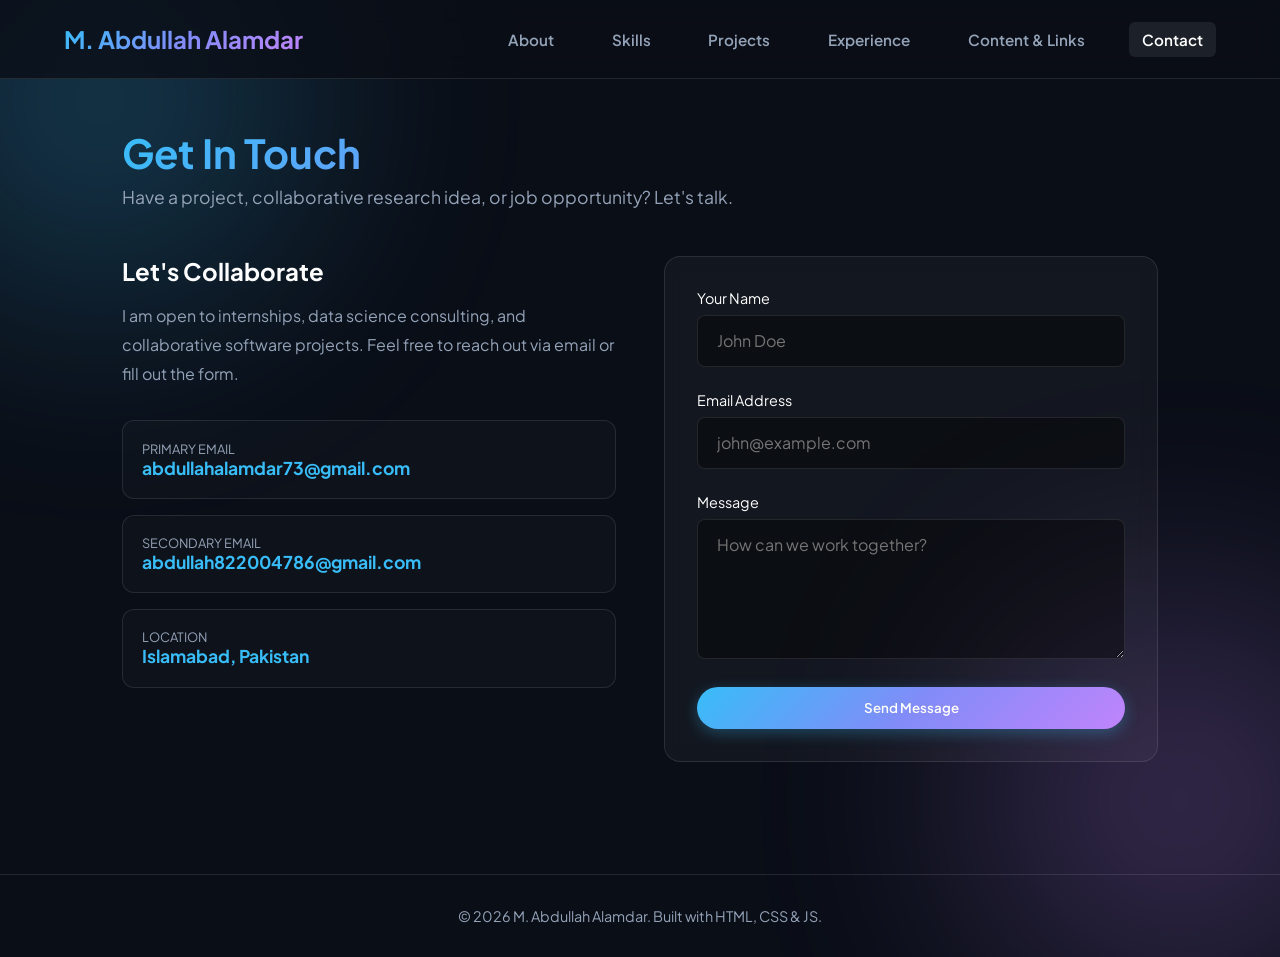
==== contact.html @ 5918cc63 "Add files via upload" ====
<!DOCTYPE html>
<html lang="en">
<head>
  <meta charset="UTF-8">
  <meta name="viewport" content="width=device-width, initial-scale=1.0">
  <title>Contact | M. Abdullah Alamdar</title>
  <link rel="stylesheet" href="style.css">
  <style>
    .contact-container {
      display: grid;
      grid-template-columns: 1fr 1fr;
      gap: 3rem;
      align-items: start;
    }
    .contact-info h3 { font-size: 1.5rem; margin-bottom: 1rem; color: #fff; }
    .contact-info p { color: var(--text-muted); line-height: 1.8; margin-bottom: 2rem; }
    .info-box { background: rgba(255,255,255,0.02); padding: 1.2rem; border-radius: 12px; border: 1px solid var(--border-color); margin-bottom: 1rem; }
    .info-box span { display: block; font-size: 0.8rem; color: var(--text-muted); text-transform: uppercase; }
    .info-box strong { color: var(--accent-cyan); font-size: 1.1rem; }
    .form-group { margin-bottom: 1.5rem; }
    .form-group label { display: block; margin-bottom: 0.5rem; font-size: 0.9rem; color: #fff; }
    .form-control {
      width: 100%;
      padding: 0.9rem 1.2rem;
      background: rgba(0, 0, 0, 0.4);
      border: 1px solid var(--border-color);
      border-radius: 8px;
      color: #fff;
      font-size: 1rem;
      transition: border-color 0.3s ease;
    }
    .form-control:focus { outline: none; border-color: var(--accent-cyan); }
    textarea.form-control { resize: vertical; min-height: 140px; }
    @media (max-width: 768px) { .contact-container { grid-template-columns: 1fr; } }
  </style>
</head>
<body>

  <nav>
    <a href="index.html" class="logo">M. Abdullah Alamdar</a>
    <ul class="nav-links">
      <li><a href="index.html">About</a></li>
      <li><a href="skills.html">Skills</a></li>
      <li><a href="projects.html">Projects</a></li>
      <li><a href="experience.html">Experience</a></li>
      <li><a href="socials.html">Content & Links</a></li>
      <li><a href="contact.html">Contact</a></li>
    </ul>
  </nav>

  <main>
    <h1 class="page-title">Get In Touch</h1>
    <p class="page-subtitle">Have a project, collaborative research idea, or job opportunity? Let's talk.</p>

    <div class="contact-container">
      <div class="contact-info">
        <h3>Let's Collaborate</h3>
        <p>I am open to internships, data science consulting, and collaborative software projects. Feel free to reach out via email or fill out the form.</p>
        
        <div class="info-box">
          <span>Primary Email</span>
          <strong>abdullahalamdar73@gmail.com</strong>
        </div>
        <div class="info-box">
          <span>Secondary Email</span>
          <strong>abdullah822004786@gmail.com</strong>
        </div>
        <div class="info-box">
          <span>Location</span>
          <strong>Islamabad, Pakistan</strong>
        </div>
      </div>

      <form class="card" action="https://api.web3forms.com/submit" method="POST">
        <input type="hidden" name="access_key" value="YOUR_ACCESS_KEY_HERE">
        
        <div class="form-group">
          <label for="name">Your Name</label>
          <input type="text" id="name" name="name" class="form-control" placeholder="John Doe" required>
        </div>
        <div class="form-group">
          <label for="email">Email Address</label>
          <input type="email" id="email" name="email" class="form-control" placeholder="john@example.com" required>
        </div>
        <div class="form-group">
          <label for="message">Message</label>
          <textarea id="message" name="message" class="form-control" placeholder="How can we work together?" required></textarea>
        </div>
        <button type="submit" class="btn btn-primary" style="width: 100%;">Send Message</button>
      </form>
    </div>
  </main>

  <footer>
    <p>&copy; 2026 M. Abdullah Alamdar. Built with HTML, CSS & JS.</p>
  </footer>

  <script src="script.js"></script>
</body>
</html>
---- style.css ----
@import url('https://fonts.googleapis.com/css2?family=Plus+Jakarta+Sans:wght@300;400;600;700&display=swap');

:root {
  --bg-main: #0a0e17;
  --bg-card: rgba(255, 255, 255, 0.04);
  --border-color: rgba(255, 255, 255, 0.1);
  --text-main: #f0f4f8;
  --text-muted: #94a3b8;
  --gradient-primary: linear-gradient(135deg, #38bdf8 0%, #818cf8 50%, #c084fc 100%);
  --accent-cyan: #38bdf8;
  --accent-purple: #c084fc;
}

* {
  margin: 0;
  padding: 0;
  box-sizing: border-box;
  font-family: 'Plus Jakarta Sans', sans-serif;
}

body {
  background-color: var(--bg-main);
  color: var(--text-main);
  min-height: 100vh;
  display: flex;
  flex-direction: column;
  overflow-x: hidden;
  position: relative;
}

/* Background Glowing Orbs */
body::before, body::after {
  content: '';
  position: fixed;
  width: 400px;
  height: 400px;
  border-radius: 50%;
  filter: blur(120px);
  z-index: -1;
  opacity: 0.25;
}
body::before {
  top: -100px;
  left: -100px;
  background: var(--accent-cyan);
}
body::after {
  bottom: -100px;
  right: -100px;
  background: var(--accent-purple);
}

/* Navigation Bar */
nav {
  display: flex;
  justify-content: space-between;
  align-items: center;
  padding: 1.5rem 5%;
  background: rgba(10, 14, 23, 0.8);
  backdrop-filter: blur(12px);
  border-bottom: 1px solid var(--border-color);
  position: sticky;
  top: 0;
  z-index: 1000;
}

.logo {
  font-size: 1.5rem;
  font-weight: 700;
  background: var(--gradient-primary);
  -webkit-background-clip: text;
  -webkit-text-fill-color: transparent;
  text-decoration: none;
}

.nav-links {
  display: flex;
  gap: 2rem;
  list-style: none;
}

.nav-links a {
  color: var(--text-muted);
  text-decoration: none;
  font-weight: 600;
  font-size: 0.95rem;
  transition: all 0.3s ease;
  padding: 0.5rem 0.8rem;
  border-radius: 6px;
}

.nav-links a:hover, .nav-links a.active {
  color: #fff;
  background: rgba(255, 255, 255, 0.08);
}

/* Main Container */
main {
  max-width: 1100px;
  margin: 3rem auto;
  padding: 0 2rem;
  flex: 1;
  width: 100%;
  animation: fadeIn 0.6s cubic-bezier(0.16, 1, 0.3, 1);
}

@keyframes fadeIn {
  from { opacity: 0; transform: translateY(15px); }
  to { opacity: 1; transform: translateY(0); }
}

h1.page-title {
  font-size: 2.5rem;
  margin-bottom: 0.5rem;
  background: var(--gradient-primary);
  -webkit-background-clip: text;
  -webkit-text-fill-color: transparent;
}

p.page-subtitle {
  color: var(--text-muted);
  margin-bottom: 3rem;
  font-size: 1.1rem;
}

/* Buttons */
.btn {
  display: inline-block;
  padding: 0.8rem 1.8rem;
  border-radius: 50px;
  font-weight: 600;
  text-decoration: none;
  transition: transform 0.3s ease, box-shadow 0.3s ease;
  cursor: pointer;
  border: none;
}

.btn-primary {
  background: var(--gradient-primary);
  color: #fff;
  box-shadow: 0 4px 15px rgba(56, 189, 248, 0.3);
}

.btn-primary:hover {
  transform: translateY(-2px);
  box-shadow: 0 6px 20px rgba(192, 132, 252, 0.4);
}

.btn-outline {
  background: transparent;
  color: var(--text-main);
  border: 1px solid var(--border-color);
}

.btn-outline:hover {
  background: var(--bg-card);
  border-color: var(--accent-cyan);
}

/* Glass Cards */
.card {
  background: var(--bg-card);
  border: 1px solid var(--border-color);
  border-radius: 16px;
  padding: 2rem;
  backdrop-filter: blur(10px);
  transition: transform 0.3s ease, border-color 0.3s ease;
}

.card:hover {
  transform: translateY(-5px);
  border-color: rgba(56, 189, 248, 0.4);
}

/* Footer */
footer {
  text-align: center;
  padding: 2rem;
  color: var(--text-muted);
  font-size: 0.9rem;
  border-top: 1px solid var(--border-color);
  margin-top: 4rem;
}

/* Mobile Responsive */
@media (max-width: 768px) {
  nav { flex-direction: column; gap: 1rem; }
  .nav-links { flex-wrap: wrap; justify-content: center; gap: 0.8rem; }
  main { padding: 0 1.5rem; }
}
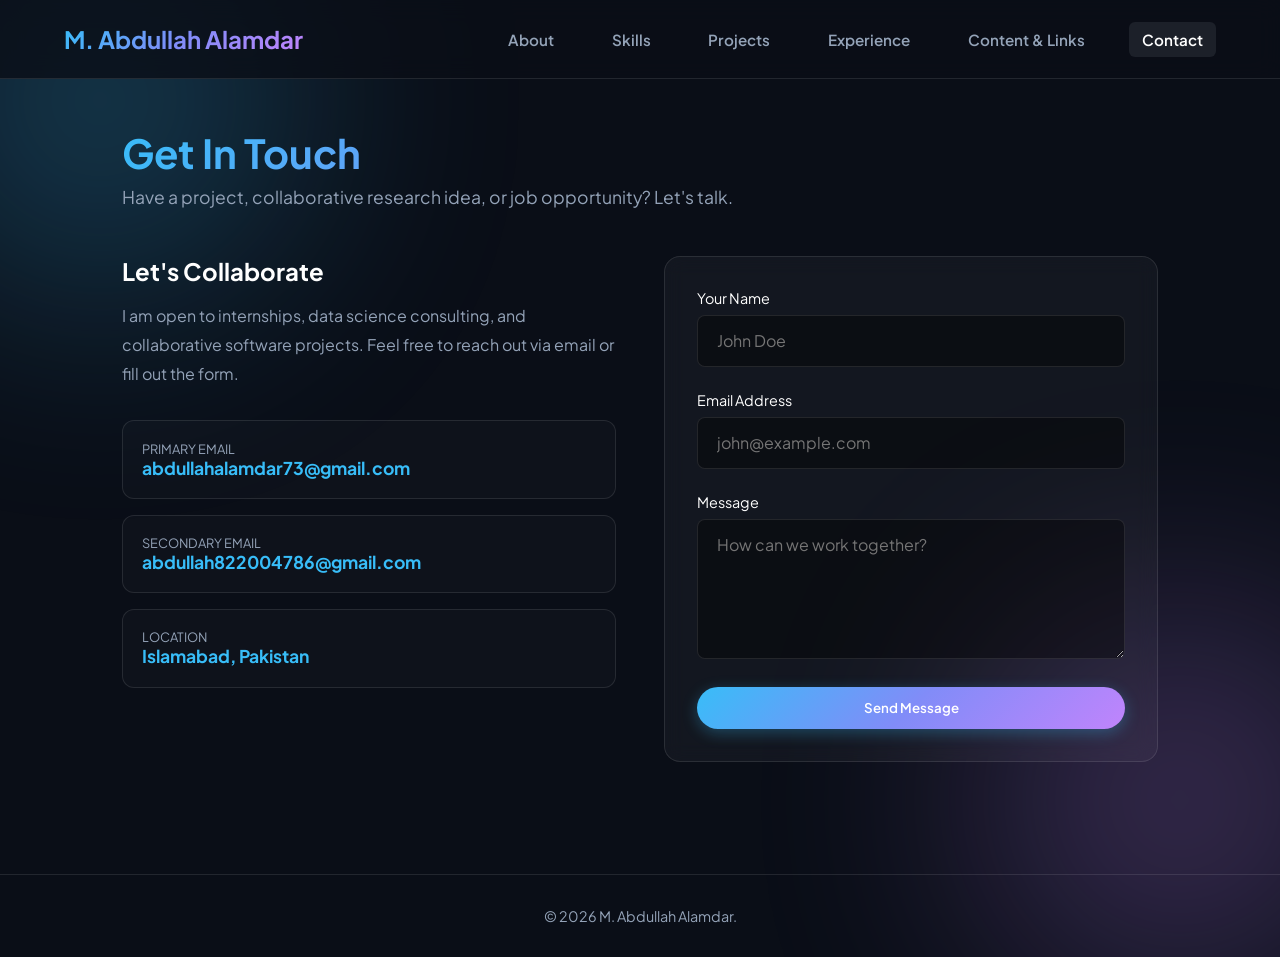
==== commit 4e9065d6: "Fix HTML formatting in contact.html" ====
--- a/contact.html
+++ b/contact.html
@@ -92,9 +92,9 @@
   </main>
 
   <footer>
-    <p>&copy; 2026 M. Abdullah Alamdar. Built with HTML, CSS & JS.</p>
+    <p>&copy; 2026 M. Abdullah Alamdar.</p>
   </footer>
 
   <script src="script.js"></script>
 </body>
-</html>+</html>
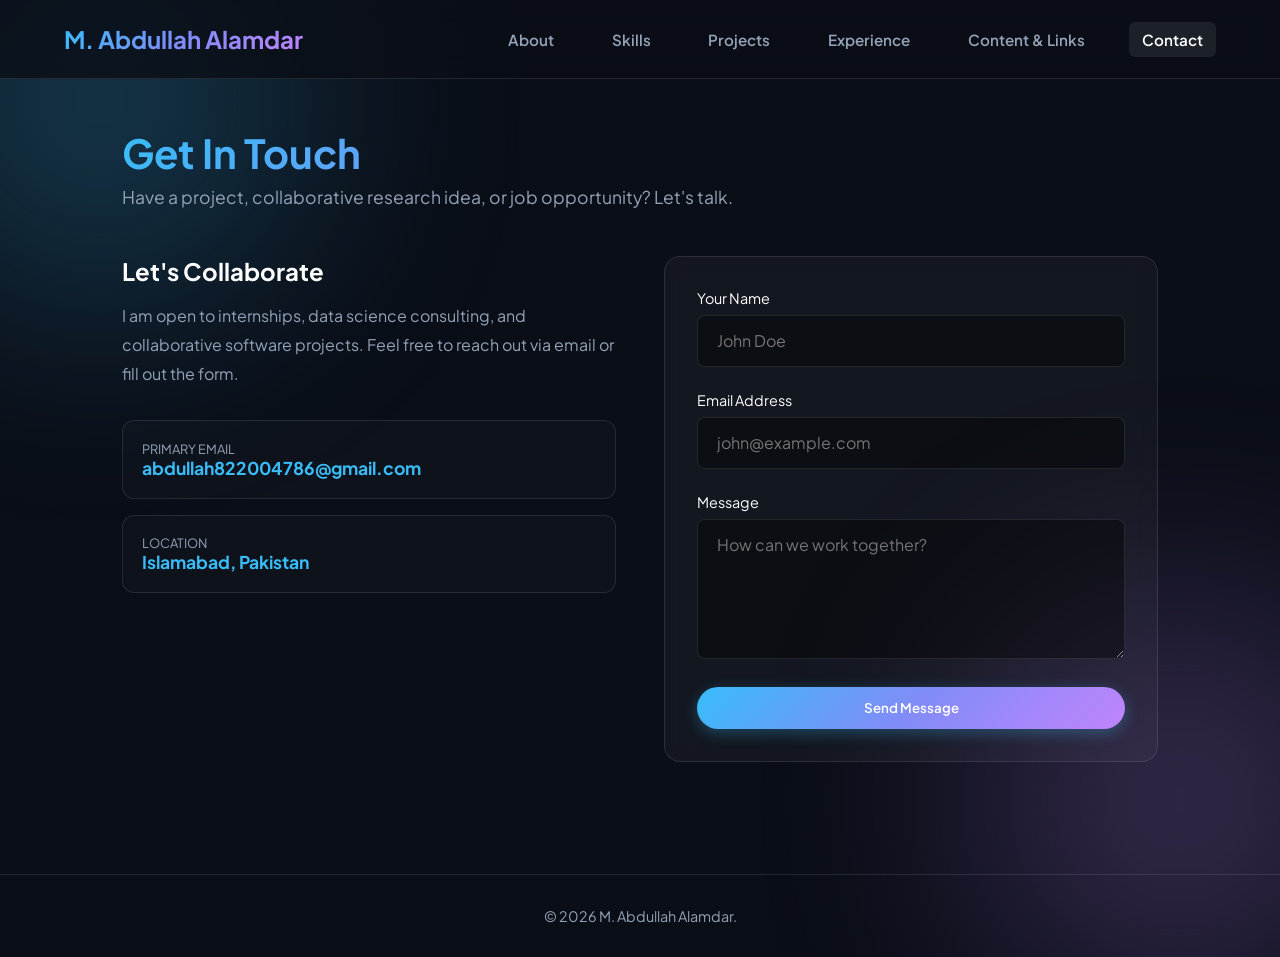
==== commit 4c7bf6fe: "Update contact.html" ====
--- a/contact.html
+++ b/contact.html
@@ -59,10 +59,6 @@
         
         <div class="info-box">
           <span>Primary Email</span>
-          <strong>abdullahalamdar73@gmail.com</strong>
-        </div>
-        <div class="info-box">
-          <span>Secondary Email</span>
           <strong>abdullah822004786@gmail.com</strong>
         </div>
         <div class="info-box">
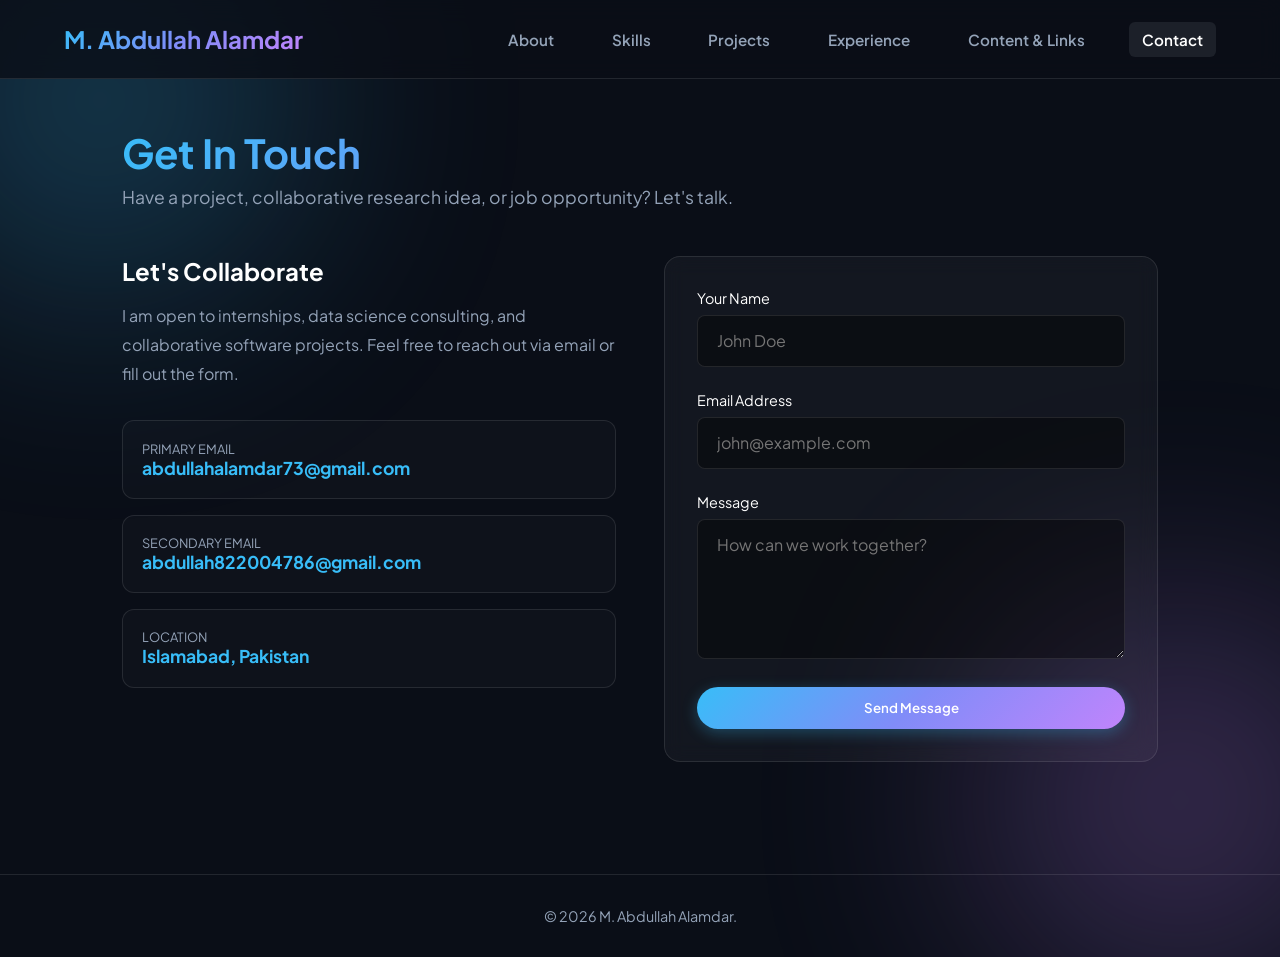
==== commit 880c28b2: "Revise contact form and update email addresses Updated contact information and added a hidden honeyp" ====
--- a/contact.html
+++ b/contact.html
@@ -31,6 +31,10 @@
     }
     .form-control:focus { outline: none; border-color: var(--accent-cyan); }
     textarea.form-control { resize: vertical; min-height: 140px; }
+    
+    /* Hide the spam-protection honeypot input */
+    .hidden-honeypot { display: none !important; }
+    
     @media (max-width: 768px) { .contact-container { grid-template-columns: 1fr; } }
   </style>
 </head>
@@ -59,6 +63,10 @@
         
         <div class="info-box">
           <span>Primary Email</span>
+          <strong>abdullahalamdar73@gmail.com</strong>
+        </div>
+        <div class="info-box">
+          <span>Secondary Email</span>
           <strong>abdullah822004786@gmail.com</strong>
         </div>
         <div class="info-box">
@@ -68,20 +76,30 @@
       </div>
 
       <form class="card" action="https://api.web3forms.com/submit" method="POST">
-        <input type="hidden" name="access_key" value="YOUR_ACCESS_KEY_HERE">
         
+        <input type="hidden" name="access_key" value="f8bf6f0f-5336-427d-af13-7074c29f9f49">
+        
+        <input type="hidden" name="subject" value="New Portfolio Inquiry from Website!">
+        
+        <input type="hidden" name="from_name" value="Abdullah Portfolio Website">
+        
+        <input type="checkbox" name="botcheck" class="hidden-honeypot" style="display: none;">
+
         <div class="form-group">
           <label for="name">Your Name</label>
           <input type="text" id="name" name="name" class="form-control" placeholder="John Doe" required>
         </div>
+        
         <div class="form-group">
           <label for="email">Email Address</label>
           <input type="email" id="email" name="email" class="form-control" placeholder="john@example.com" required>
         </div>
+        
         <div class="form-group">
           <label for="message">Message</label>
           <textarea id="message" name="message" class="form-control" placeholder="How can we work together?" required></textarea>
         </div>
+        
         <button type="submit" class="btn btn-primary" style="width: 100%;">Send Message</button>
       </form>
     </div>
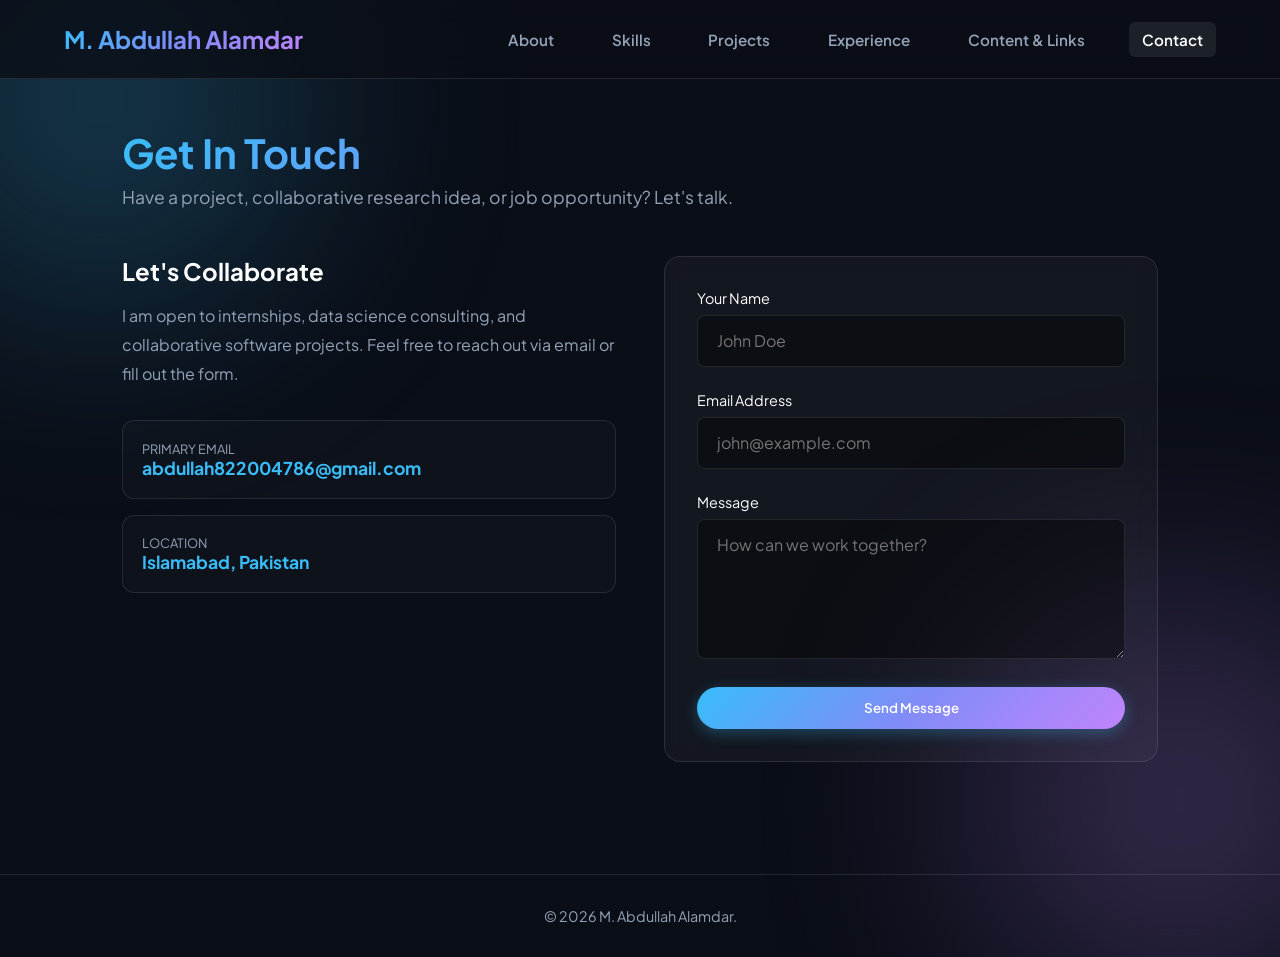
==== commit 31d8e03d: "Fix email addresses and clean up contact.html Updated email addresses in the contact section and rem" ====
--- a/contact.html
+++ b/contact.html
@@ -63,10 +63,6 @@
         
         <div class="info-box">
           <span>Primary Email</span>
-          <strong>abdullahalamdar73@gmail.com</strong>
-        </div>
-        <div class="info-box">
-          <span>Secondary Email</span>
           <strong>abdullah822004786@gmail.com</strong>
         </div>
         <div class="info-box">
